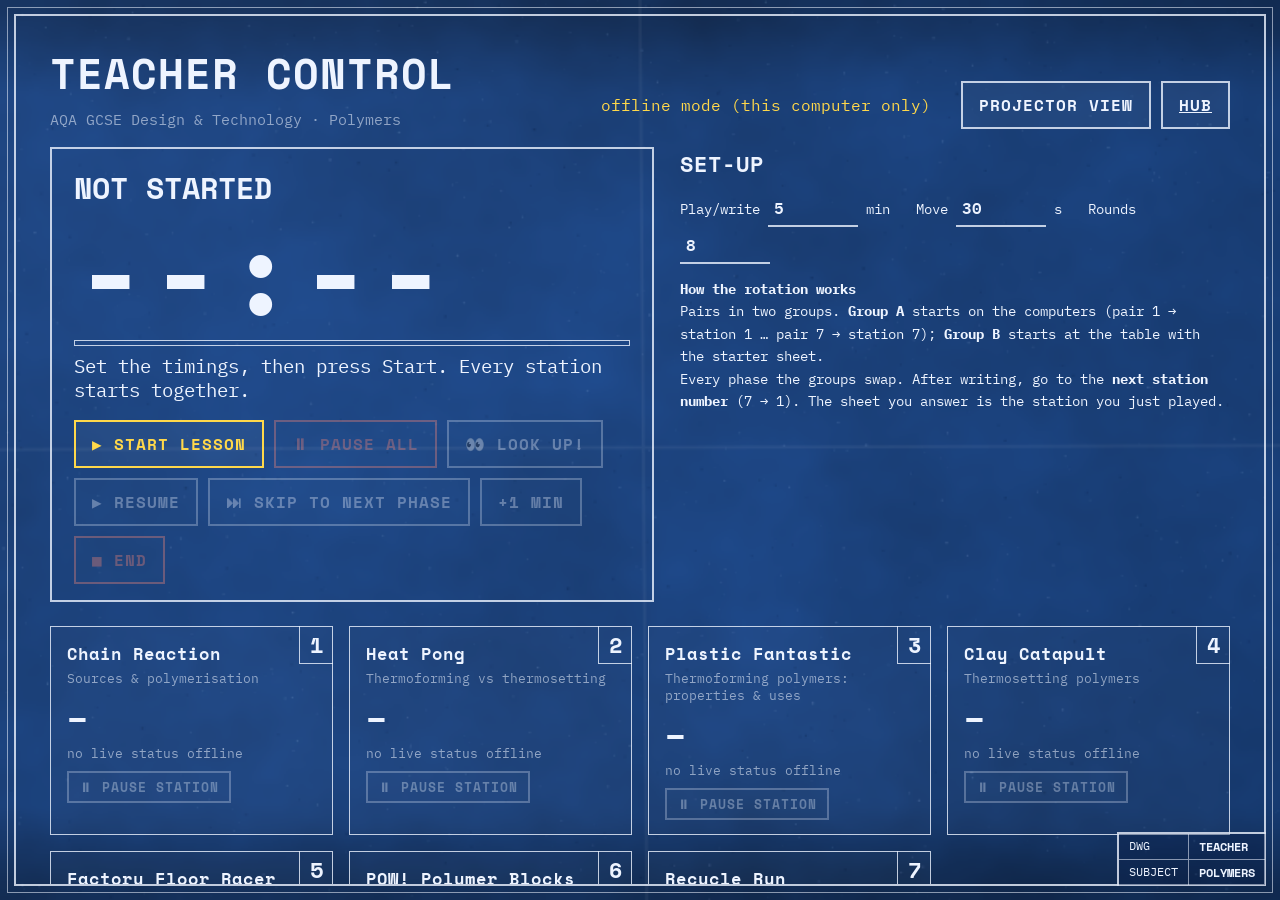
==== teacher.html @ 501e11e8 "Hub, teacher dashboard, shared bridge and lesson content Co-Authored-By: Claude Opus 5.5 <noreply@an" ====
<!doctype html>
<html lang="en"><head>
<meta charset="utf-8"><meta name="viewport" content="width=device-width,initial-scale=1">
<title>Teacher · Game Stations</title>
<link rel="stylesheet" href="lib/blueprint.css">
<style>
  .top { display: grid; grid-template-columns: 1.1fr 1fr; gap: 26px; margin-top: 18px; }
  .clock { border: 2px solid var(--line); padding: 16px 22px; position: relative; }
  .clock .t { font: 700 120px/1 'Space Mono', monospace; letter-spacing: 2px; }
  .clock .ph { font: 700 30px 'Space Mono', monospace; text-transform: uppercase; }
  .clock .ph.move { color: var(--hot); }
  .clock .ph.paused { color: var(--red); }
  .clock .say { font-size: 19px; margin-top: 8px; min-height: 54px; }
  .bar { height: 6px; border: 1px solid var(--line); margin-top: 10px; } .bar i { display: block; height: 100%; background: var(--ink); }
  .ctl { display: flex; flex-wrap: wrap; gap: 10px; margin-top: 12px; }
  .tiles { grid-template-columns: repeat(auto-fill, minmax(230px, 1fr)); margin-top: 24px; }
  .tile h3 { font-size: 17px; margin: 0 34px 4px 0; }
  .tile .sc { font: 700 34px 'Space Mono', monospace; margin: 4px 0; }
  .tile .flags { font-size: 13px; min-height: 18px; }
  .tile.off { opacity: .45; }
  .tile.paused { border-color: var(--red); }
  .warn { color: var(--hot); } .bad { color: var(--red); } .good { color: var(--ok); }
  .settings label { margin-right: 16px; font-size: 14px; }
  #proj { position: fixed; inset: 0; display: none; z-index: 50; align-items: center; justify-content: center; flex-direction: column; text-align: center; background: rgba(10,30,70,.9); cursor: pointer; }
  #proj .t { font: 700 30vh/1 'Space Mono', monospace; }
  #proj .ph { font: 700 7vh 'Space Mono', monospace; text-transform: uppercase; }
  #proj .say { font-size: 3.6vh; margin-top: 2vh; max-width: 80vw; }
  .rot { font-size: 14px; line-height: 1.6; }
  .rot table { border-collapse: collapse; margin-top: 6px; } .rot td, .rot th { border: 1px solid var(--dim); padding: 2px 8px; text-align: center; }
</style>
</head><body>
<div class="sheet">
  <div style="display:flex;justify-content:space-between;align-items:flex-end;flex-wrap:wrap;gap:10px">
    <div><h1>Teacher control</h1><div class="sub" id="crs"></div></div>
    <div><span id="net" class="dim"></span> &nbsp; <button class="btn" id="projBtn">Projector view</button> <a class="btn" href="index.html?station=reset">Hub</a></div>
  </div>

  <div class="top">
    <div class="clock">
      <div class="ph" id="ph">Not started</div>
      <div class="t" id="t">--:--</div>
      <div class="bar"><i id="bar" style="width:0"></i></div>
      <div class="say" id="say"></div>
      <div class="ctl">
        <button class="btn hot" id="bStart">▶ Start lesson</button>
        <button class="btn red" id="bPause">⏸ Pause all</button>
        <button class="btn" id="bLook">👀 Look up!</button>
        <button class="btn" id="bResume">▶ Resume</button>
        <button class="btn" id="bSkip">⏭ Skip to next phase</button>
        <button class="btn" id="bAdd">+1 min</button>
        <button class="btn red" id="bEnd">■ End</button>
      </div>
    </div>
    <div>
      <h2>Set-up</h2>
      <div class="settings" style="margin-top:10px">
        <label>Play/write <input id="sR" type="number" min="1" max="20" step="0.5" value="5"> min</label>
        <label>Move <input id="sM" type="number" min="0" max="120" step="5" value="30"> s</label>
        <label>Rounds <input id="sN" type="number" min="1" max="14" value="8"></label>
      </div>
      <div class="rot" id="rot" style="margin-top:14px"></div>
    </div>
  </div>

  <div class="grid tiles" id="tiles"></div>
  <div class="sub" style="margin-top:18px">Tip: "Look up!" pauses every screen with a message; click a tile's ⏸ to pause just that station.</div>
</div>
<div id="proj"><div class="ph" id="pph"></div><div class="t" id="pt"></div><div class="say" id="psay"></div><div class="sub" style="margin-top:3vh">click to close</div></div>
<div class="titleblock"><div>DWG</div><div><b>TEACHER</b></div><div>SUBJECT</div><div><b id="tbs"></b></div></div>

<script src="lib/harness.js"></script>
<script src="lib/blueprint.js"></script>
<script src="lib/stations.js"></script>
<script src="lib/sync.js"></script>
<script>
const $ = (s) => document.querySelector(s);
Blueprint.paper(document.body);
$('#crs').textContent = LESSON.course + ' · ' + LESSON.title; $('#tbs').textContent = LESSON.title.toUpperCase();
$('#sR').value = LESSON.playSeconds / 60; $('#sM').value = LESSON.moveSeconds; $('#sN').value = LESSON.rounds;

const hasApi = new URLSearchParams(location.search).get('api') || localStorage.getItem('gs.api') || LESSON.backend;
let pin = localStorage.getItem('gs.pin') || '';
if (hasApi && !pin) { pin = prompt('Teacher PIN (set in the Apps Script project)') || ''; localStorage.setItem('gs.pin', pin); }
const sync = new Sync({ role: 'teacher', pin, onUpdate: draw });

const mmss = (s) => { s = Math.ceil(Math.max(0, s)); return Math.floor(s / 60) + ':' + String(s % 60).padStart(2, '0'); };
async function cmd(c, extra) { try { await sync.cmd(c, extra); } catch (e) { alert('Command failed: ' + e.message + (String(e.message).includes('PIN') ? '\n\nClear the PIN and try again.' : '')); if (String(e.message).includes('PIN')) localStorage.removeItem('gs.pin'); } draw(); }
$('#bStart').onclick = () => { const s = sync.session; if (s && s.running && !confirm('Restart the whole lesson from round 1?')) return; cmd('start', { R: Math.round(+$('#sR').value * 60), M: +$('#sM').value, rounds: +$('#sN').value }); };
$('#bPause').onclick = () => { const m = prompt('Message on every screen (optional):', ''); if (m === null) return; cmd('pause', { msg: m }); };
$('#bLook').onclick = () => cmd('pause', { msg: 'Eyes on me, please 👀' });
$('#bResume').onclick = () => cmd('resume');
$('#bSkip').onclick = () => cmd('skip');
$('#bAdd').onclick = () => cmd('addmin');
$('#bEnd').onclick = () => { if (confirm('End the lesson on every station?')) cmd('end'); };
$('#projBtn').onclick = () => { $('#proj').style.display = 'flex'; document.documentElement.requestFullscreen?.().catch(() => {}); };
$('#proj').onclick = () => { $('#proj').style.display = 'none'; document.fullscreenElement && document.exitFullscreen(); };
$('#tiles').onclick = (e) => { const b = e.target.closest('[data-sp]'); if (b) cmd('stpause', { n: b.dataset.sp }); };

function rotation(k, s) {
  const N = LESSON.stations.length;
  if (!k.round) return `<b>How the rotation works</b><br>Pairs in two groups. <b>Group A</b> starts on the computers (pair 1 → station 1 … pair 7 → station 7); <b>Group B</b> starts at the table with the starter sheet.<br>Every phase the groups swap. After writing, go to the <b>next station number</b> (7 → 1). The sheet you answer is the station you just played.`;
  const groupOnPCs = k.round % 2 ? 'A' : 'B';
  const shift = Math.floor((k.round - 1) / 2);
  let rows = '';
  for (let p = 1; p <= N; p++) rows += `<td>${((p - 1 + shift) % N) + 1}</td>`;
  return `<b>Round ${k.round}:</b> Group <b>${groupOnPCs}</b> on computers · Group <b>${groupOnPCs === 'A' ? 'B' : 'A'}</b> at the table<br>
    <table><tr><th>${groupOnPCs} pair</th>${[...Array(N)].map((_, i) => `<th>${i + 1}</th>`).join('')}</tr><tr><th>station</th>${rows}</tr></table>`;
}
function say(k, s) {
  if (!s || !s.running) return 'Set the timings, then press Start. Every station starts together.';
  if (k.state === 'done') return 'All rounds done. Great work!';
  if (k.paused) return s.banner ? '“' + s.banner + '”' : 'Paused.';
  if (k.state === 'move') return 'MOVE NOW: computers → table (sheet for the game you just played); table → next station.';
  return 'Computers: learn, then test. Table: answer the sheet for the station you just played, no talking to other pairs.';
}
function draw() {
  const s = sync.session, now = sync.now(), k = lessonClock(s, now);
  $('#net').innerHTML = sync.local ? '<span class="warn">offline mode (this computer only)</span>' : sync.ok ? '<span class="good">● synced</span>' : `<span class="bad">● no connection: ${sync.err}</span>`;
  let ph = 'Not started', t = '--:--', pct = 0, cls = '';
  if (k.state === 'play') { ph = `Round ${k.round}/${s.rounds} · play & write`; t = mmss(k.left); pct = k.tb / s.R; }
  if (k.state === 'move') { ph = `Round ${k.round}/${s.rounds} · MOVE!`; t = mmss(k.left); pct = 1; cls = 'move'; }
  if (k.state === 'done') { ph = 'Finished'; t = '0:00'; }
  if (k.paused) { ph = '⏸ Paused · ' + ph; cls = 'paused'; }
  $('#ph').textContent = ph; $('#ph').className = 'ph ' + cls; $('#t').textContent = t; $('#bar').style.width = (pct * 100) + '%';
  $('#say').textContent = say(k, s);
  $('#pph').textContent = ph; $('#pph').className = 'ph ' + cls; $('#pt').textContent = t; $('#psay').textContent = say(k, s);
  $('#rot').innerHTML = rotation(k, s);
  const running = s && s.running && k.state !== 'done';
  $('#bPause').disabled = $('#bLook').disabled = !running || k.paused; $('#bResume').disabled = !running || !k.paused;
  $('#bSkip').disabled = $('#bAdd').disabled = $('#bEnd').disabled = !running;
  $('#bStart').textContent = running ? '↺ Restart' : '▶ Start lesson';
  $('#tiles').innerHTML = LESSON.stations.map((st) => {
    const h = (sync.stations || {})[st.n];
    const age = h ? (now - h.at) / 1000 : 1e9;
    const on = sync.local ? null : age < 10;
    const d = (h && h.d) || {};
    const sp = s && s.stPause && s.stPause[st.n];
    const sc = d.scores ? (d.mode === 'coop' ? d.scores[0] + ' pts' : d.scores[0] + ' – ' + d.scores[1]) : '–';
    const flags = sync.local ? '<span class="dim">no live status offline</span>' : !on ? '<span class="bad">● not connected</span>'
      : [d.fs ? '<span class="good">● full screen</span>' : '<span class="warn">⚠ left full screen</span>', d.vis === 'hidden' ? '<span class="bad">tab hidden</span>' : '', d.phase ? d.phase.toUpperCase() : ''].filter(Boolean).join(' · ');
    return `<div class="card tile ${on === false ? 'off' : ''} ${sp ? 'paused' : ''}"><div class="no">${st.n}</div><h3>${st.name}</h3><div class="leader">${st.topic}</div>
      <div class="sc">${sc}</div><div class="flags">${flags}</div>
      <button class="btn" data-sp="${st.n}" style="margin-top:8px;padding:4px 10px;font-size:13px" ${running ? '' : 'disabled'}>${sp ? '▶ resume station' : '⏸ pause station'}</button></div>`;
  }).join('');
}
setInterval(draw, 250); draw();
</script>
</body></html>
---- lib/blueprint.css ----
@import url('https://fonts.googleapis.com/css2?family=IBM+Plex+Mono:wght@400;600&family=Space+Mono:wght@400;700&display=swap');
:root { --ink: #eef4ff; --dim: rgba(238,244,255,.55); --line: rgba(238,244,255,.8); --hot: #ffd84a; --red: #ff8a7a; --ok: #8affc1; }
* { box-sizing: border-box; }
html, body { margin: 0; height: 100%; color: var(--ink); font-family: 'IBM Plex Mono', ui-monospace, Consolas, monospace; background: #163a70; }
body { overflow: hidden; }
.sheet { position: fixed; inset: 14px; border: 2px solid var(--line); outline: 1px solid var(--dim); outline-offset: 6px; overflow: auto; padding: 26px 34px 90px; }
.zones { position: fixed; inset: 0; pointer-events: none; font: 600 11px 'Space Mono', monospace; color: var(--dim); }
.zones span { position: absolute; }
h1, h2, h3, .mono { font-family: 'Space Mono', ui-monospace, monospace; font-weight: 700; letter-spacing: 1px; margin: 0; }
h1 { font-size: 42px; text-transform: uppercase; }
h2 { font-size: 22px; text-transform: uppercase; }
.sub { color: var(--dim); font-size: 15px; margin-top: 6px; }
.btn { font: 700 16px 'Space Mono', monospace; color: var(--ink); background: rgba(255,255,255,.04); border: 2px solid var(--line); padding: 10px 16px; cursor: pointer; text-transform: uppercase; letter-spacing: 1px; }
.btn:hover { background: rgba(255,255,255,.14); }
.btn.hot { border-color: var(--hot); color: var(--hot); }
.btn.red { border-color: var(--red); color: var(--red); }
.btn:disabled { opacity: .35; cursor: default; }
.grid { display: grid; gap: 16px; }
.card { border: 1.5px solid var(--line); padding: 14px 16px; position: relative; background: rgba(255,255,255,.02); }
.card .no { position: absolute; top: -1px; right: -1px; border-left: 1.5px solid var(--line); border-bottom: 1.5px solid var(--line); padding: 2px 10px; font: 700 22px 'Space Mono', monospace; }
.leader { color: var(--dim); font-size: 13px; }
.titleblock { position: fixed; right: 14px; bottom: 14px; border-top: 2px solid var(--line); border-left: 2px solid var(--line); display: grid; grid-template-columns: auto auto; font-size: 12px; background: rgba(10,30,70,.35); }
.titleblock div { padding: 4px 10px; border-right: 1px solid var(--dim); border-bottom: 1px solid var(--dim); }
.titleblock b { font-family: 'Space Mono', monospace; }
input, select { font: 600 16px 'IBM Plex Mono', monospace; background: transparent; color: var(--ink); border: 0; border-bottom: 2px solid var(--line); padding: 4px 6px; width: 90px; }
select option { color: #000; }
.dim { color: var(--dim); }
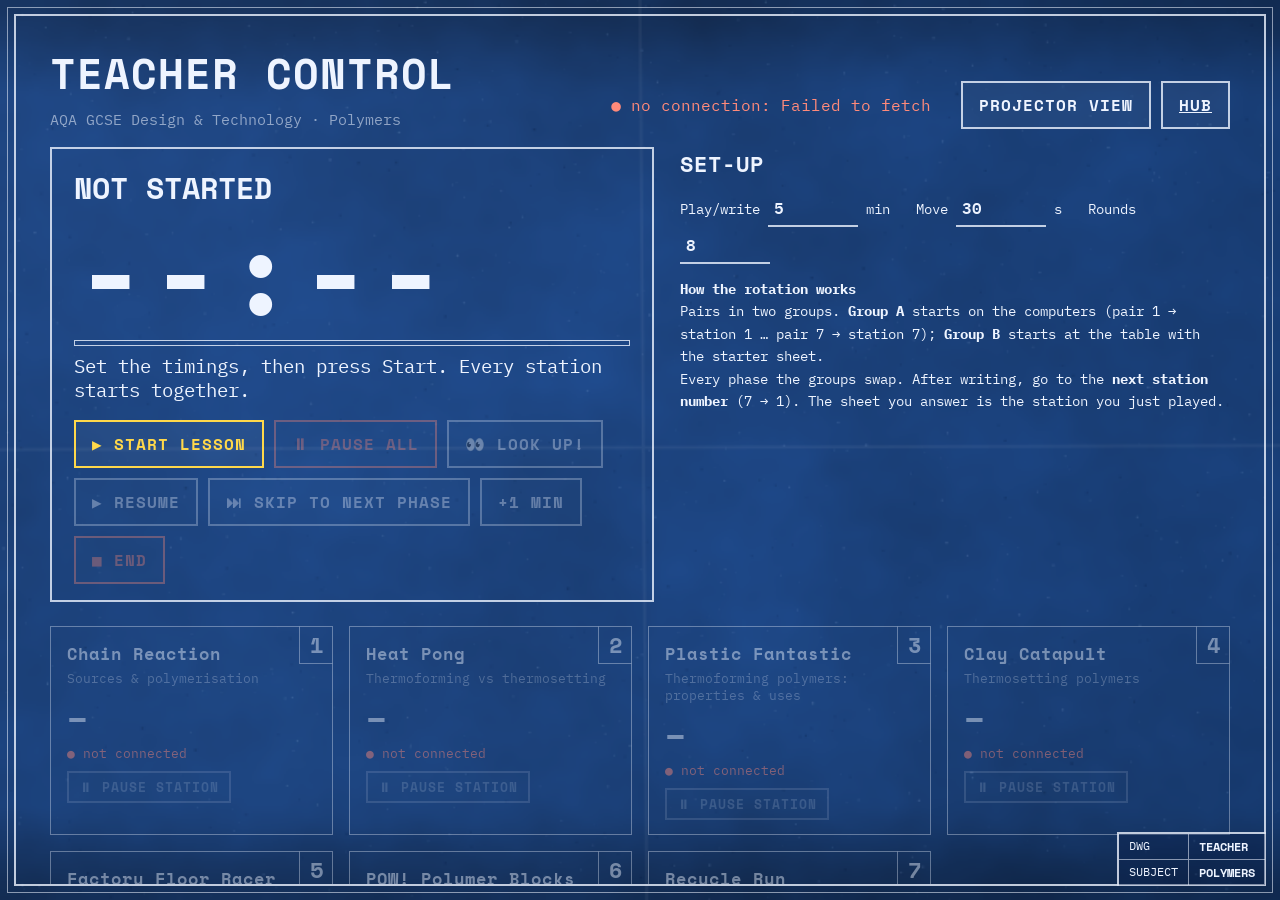
==== commit 6e94eb96: "Cache-bust lesson config Co-Authored-By: Claude Opus 5.5 <noreply@anthropic.com> Claude-Session: htt" ====
--- a/teacher.html
+++ b/teacher.html
@@ -70,8 +70,8 @@
 
 <script src="lib/harness.js"></script>
 <script src="lib/blueprint.js"></script>
-<script src="lib/stations.js"></script>
-<script src="lib/sync.js"></script>
+<script src="lib/stations.js?v=2"></script>
+<script src="lib/sync.js?v=2"></script>
 <script>
 const $ = (s) => document.querySelector(s);
 Blueprint.paper(document.body);
@@ -114,6 +114,7 @@
   return 'Computers: learn, then test. Table: answer the sheet for the station you just played, no talking to other pairs.';
 }
 function draw() {
+  if (typeof sync === "undefined") return;
   const s = sync.session, now = sync.now(), k = lessonClock(s, now);
   $('#net').innerHTML = sync.local ? '<span class="warn">offline mode (this computer only)</span>' : sync.ok ? '<span class="good">● synced</span>' : `<span class="bad">● no connection: ${sync.err}</span>`;
   let ph = 'Not started', t = '--:--', pct = 0, cls = '';
@@ -137,7 +138,7 @@
     const sp = s && s.stPause && s.stPause[st.n];
     const sc = d.scores ? (d.mode === 'coop' ? d.scores[0] + ' pts' : d.scores[0] + ' – ' + d.scores[1]) : '–';
     const flags = sync.local ? '<span class="dim">no live status offline</span>' : !on ? '<span class="bad">● not connected</span>'
-      : [d.fs ? '<span class="good">● full screen</span>' : '<span class="warn">⚠ left full screen</span>', d.vis === 'hidden' ? '<span class="bad">tab hidden</span>' : '', d.phase ? d.phase.toUpperCase() : ''].filter(Boolean).join(' · ');
+      : [d.fs ? '<span class="good">● full screen</span>' : '<span class="warn">⚠ left full screen</span>', d.vis === 'hidden' ? '<span class="bad">tab hidden</span>' : '', d.phase ? d.phase.toUpperCase() : '', d.cpu ? '<span class="warn">P2 = computer</span>' : ''].filter(Boolean).join(' · ');
     return `<div class="card tile ${on === false ? 'off' : ''} ${sp ? 'paused' : ''}"><div class="no">${st.n}</div><h3>${st.name}</h3><div class="leader">${st.topic}</div>
       <div class="sc">${sc}</div><div class="flags">${flags}</div>
       <button class="btn" data-sp="${st.n}" style="margin-top:8px;padding:4px 10px;font-size:13px" ${running ? '' : 'disabled'}>${sp ? '▶ resume station' : '⏸ pause station'}</button></div>`;
